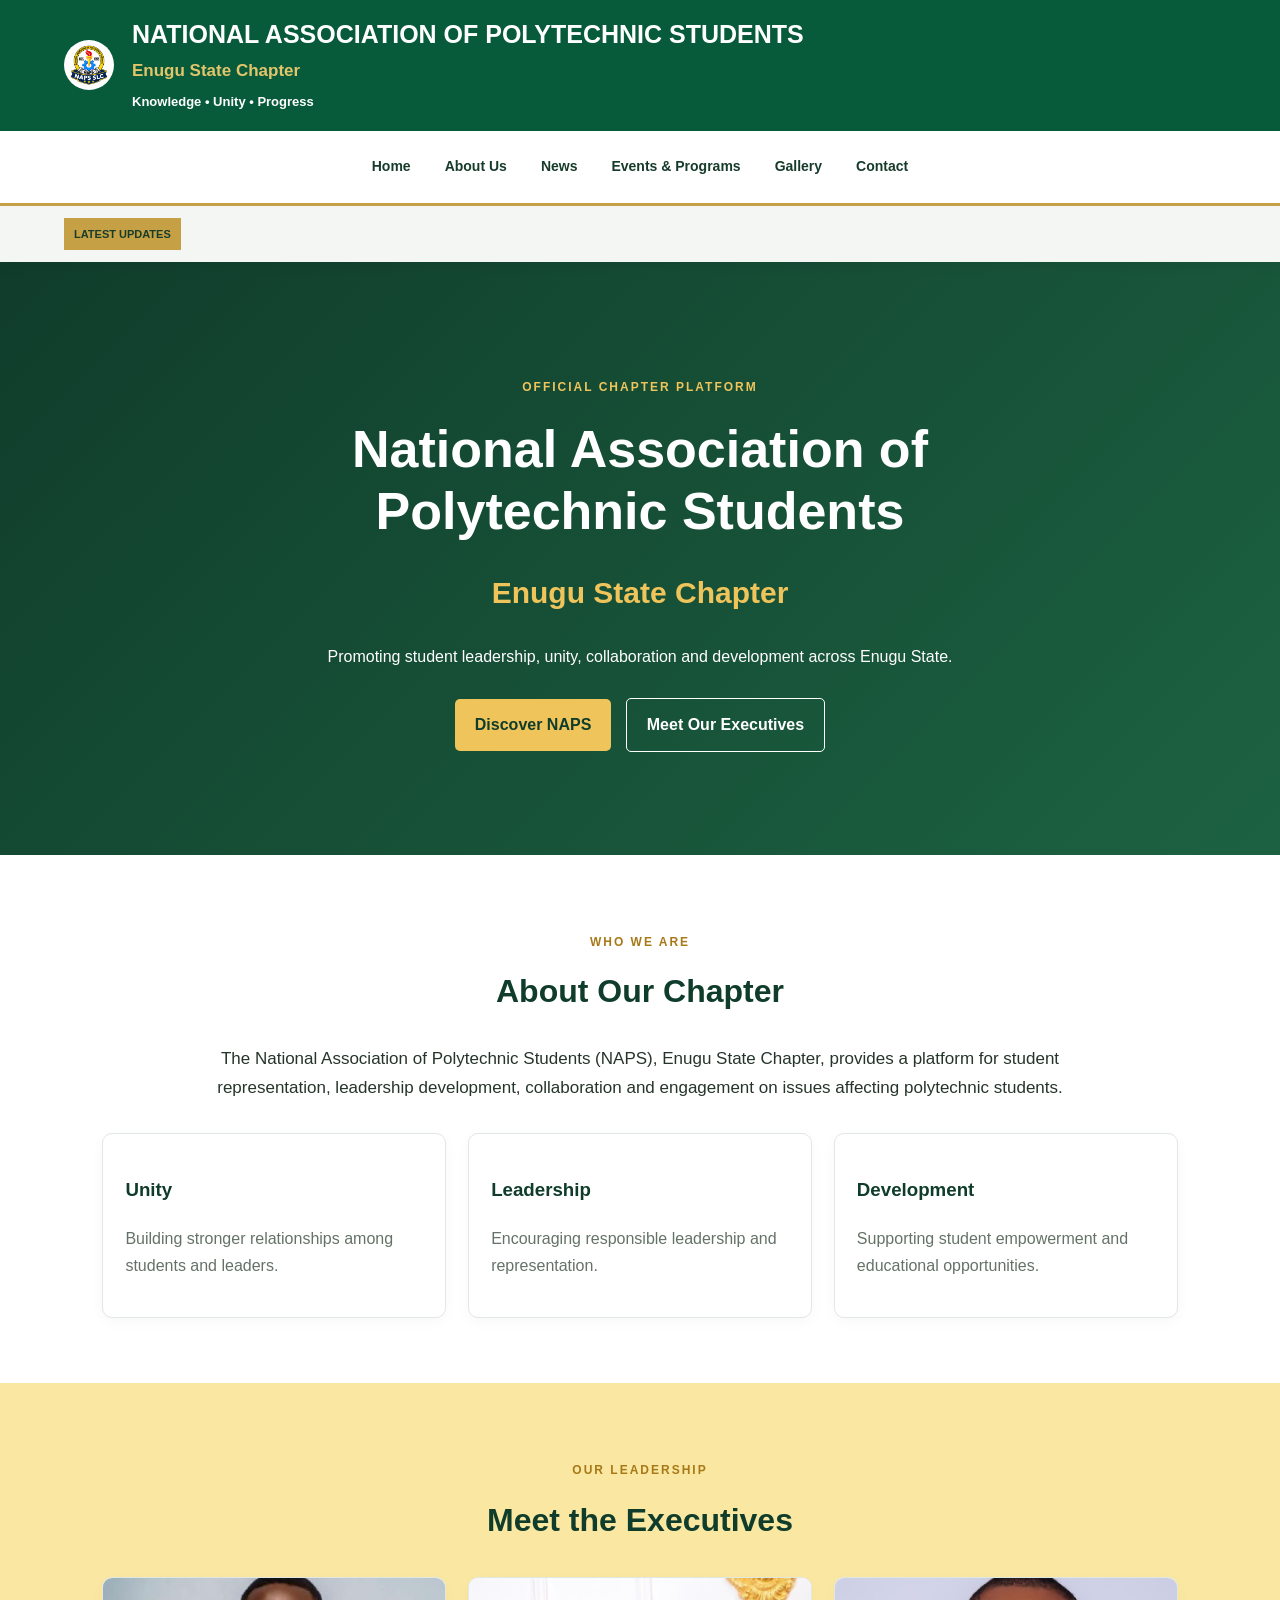
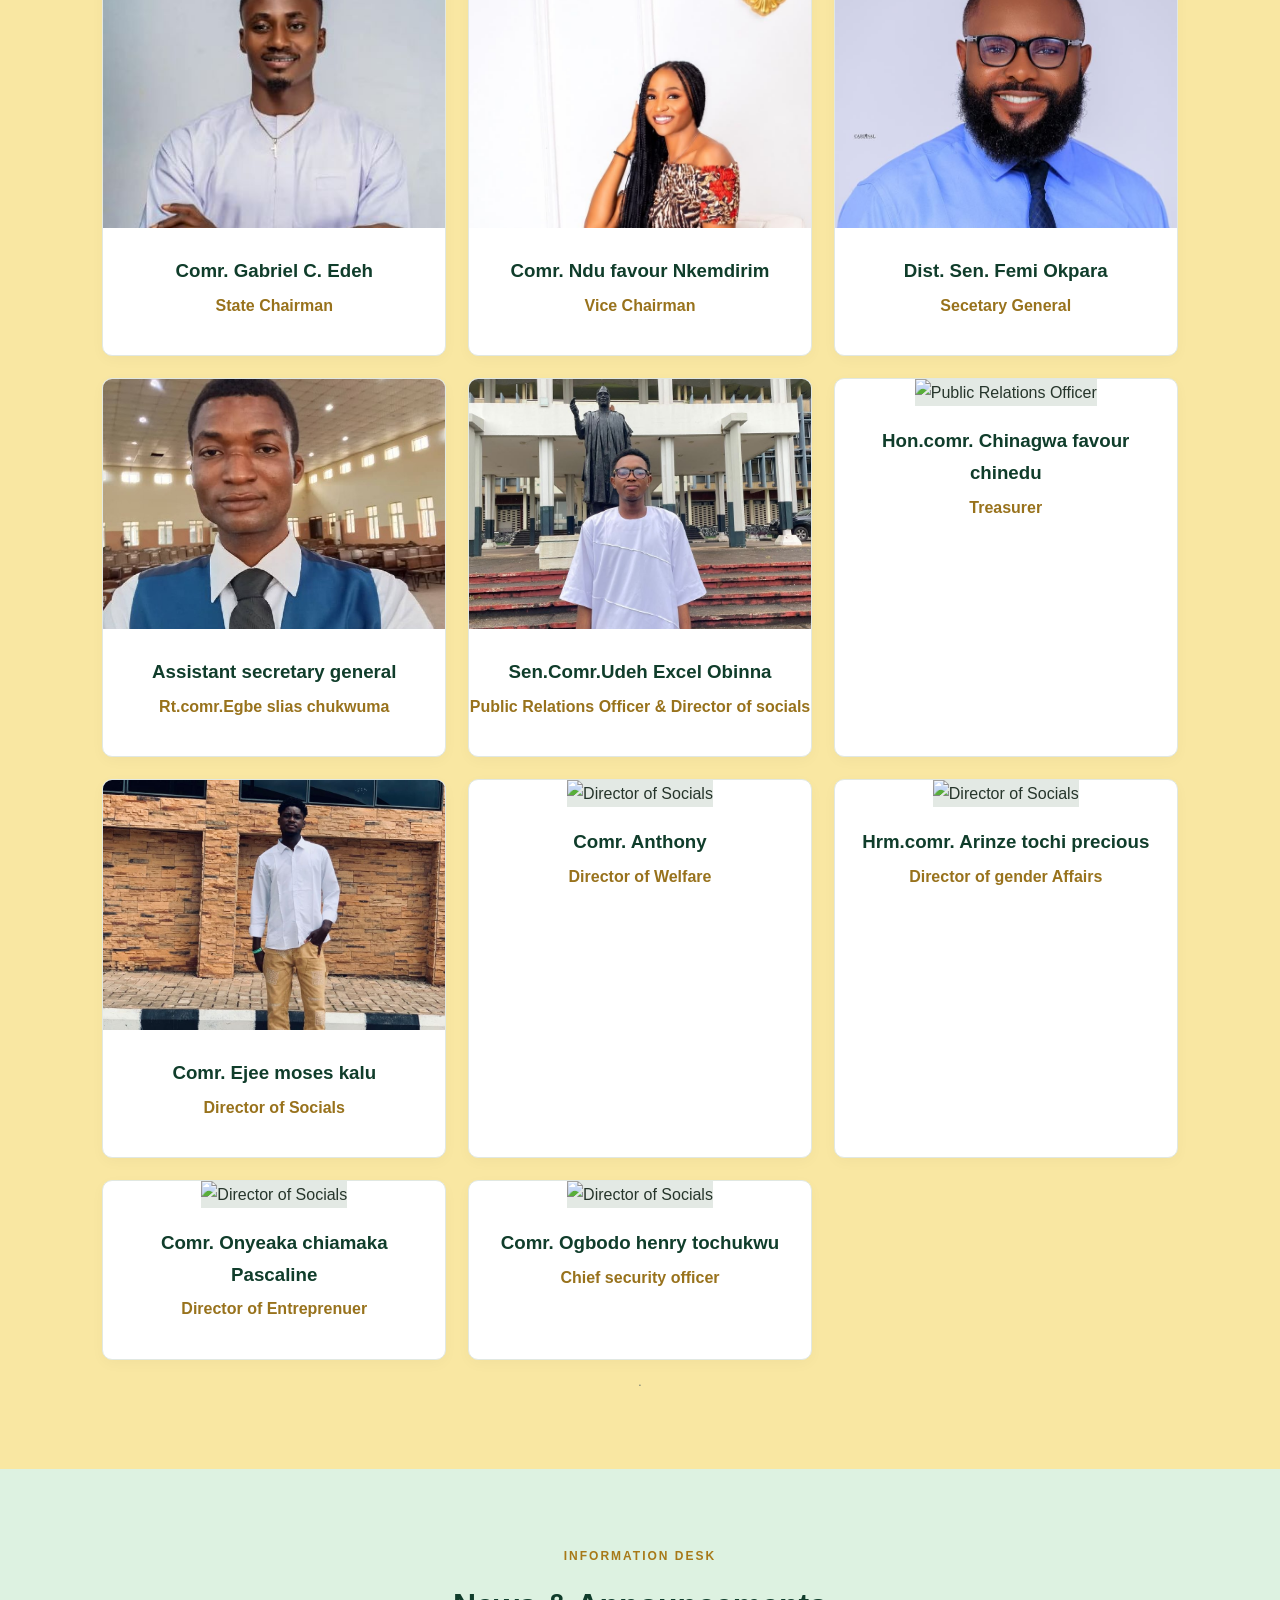
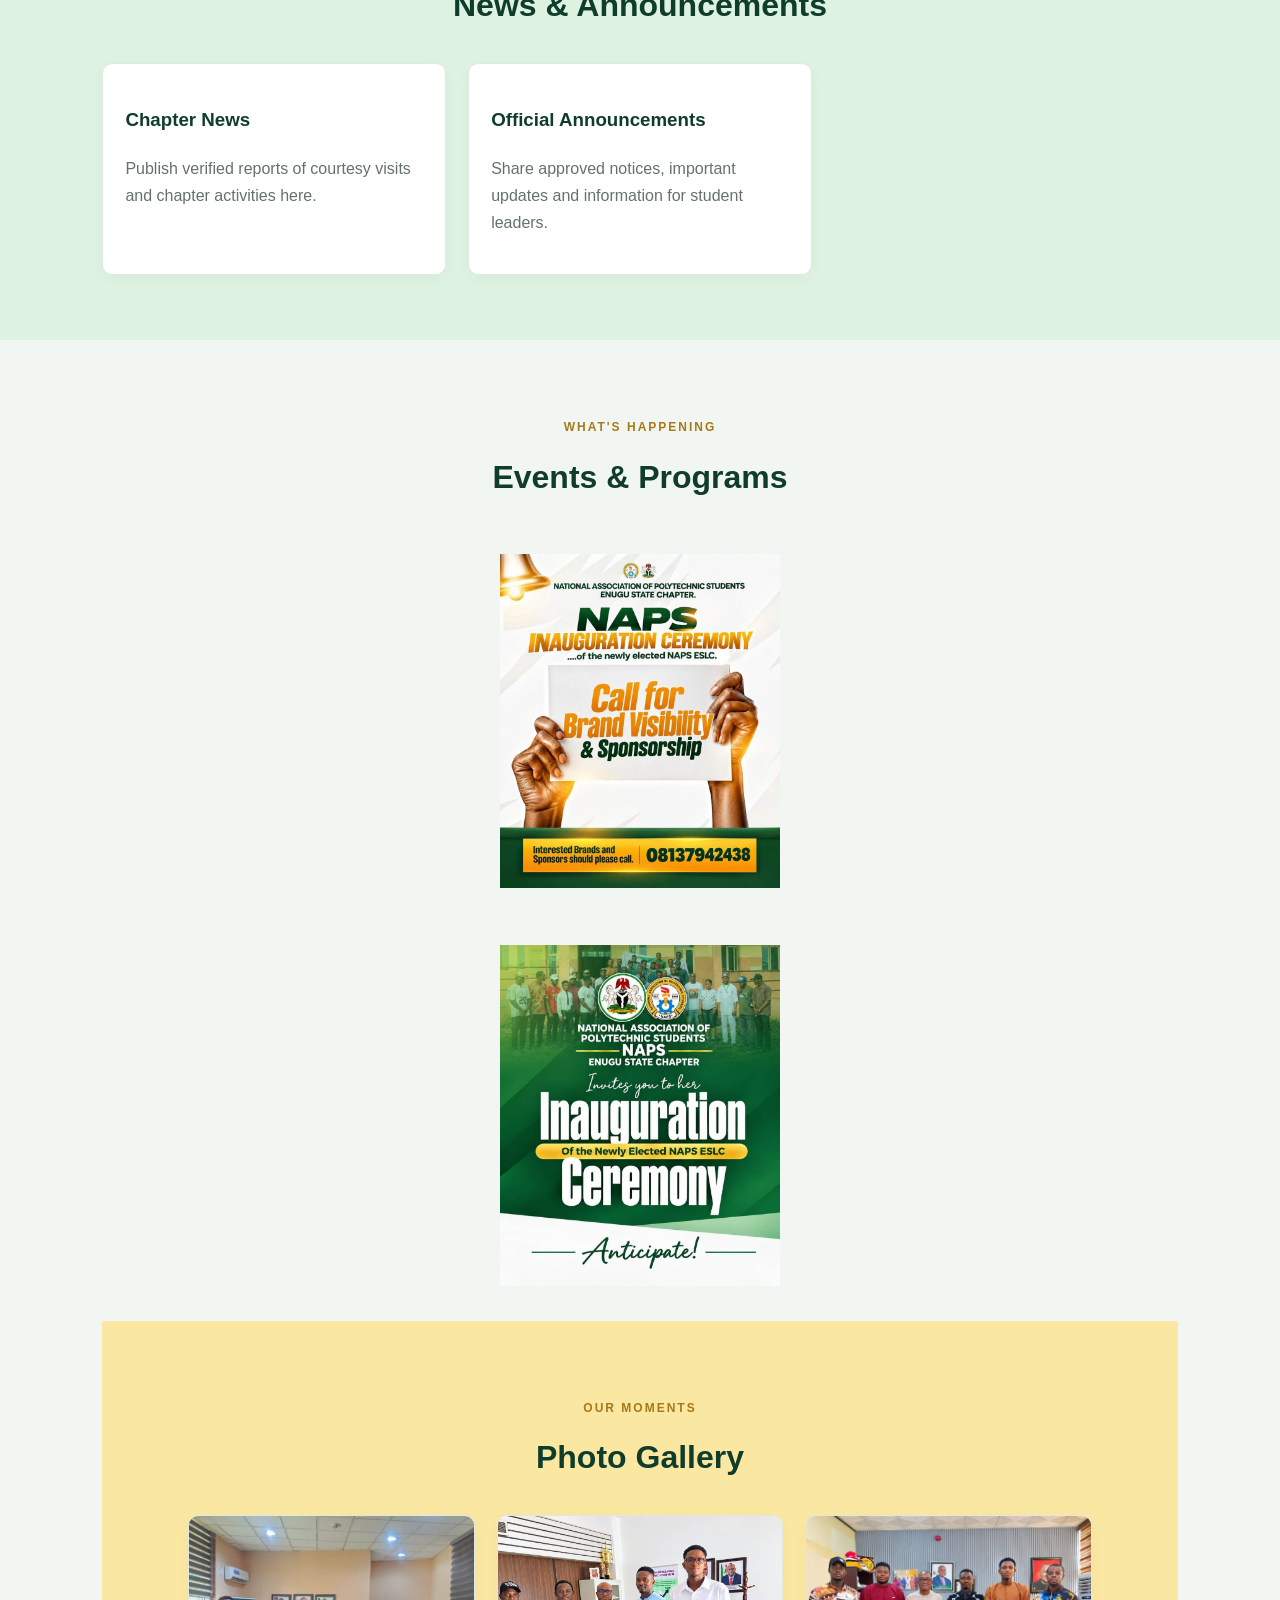
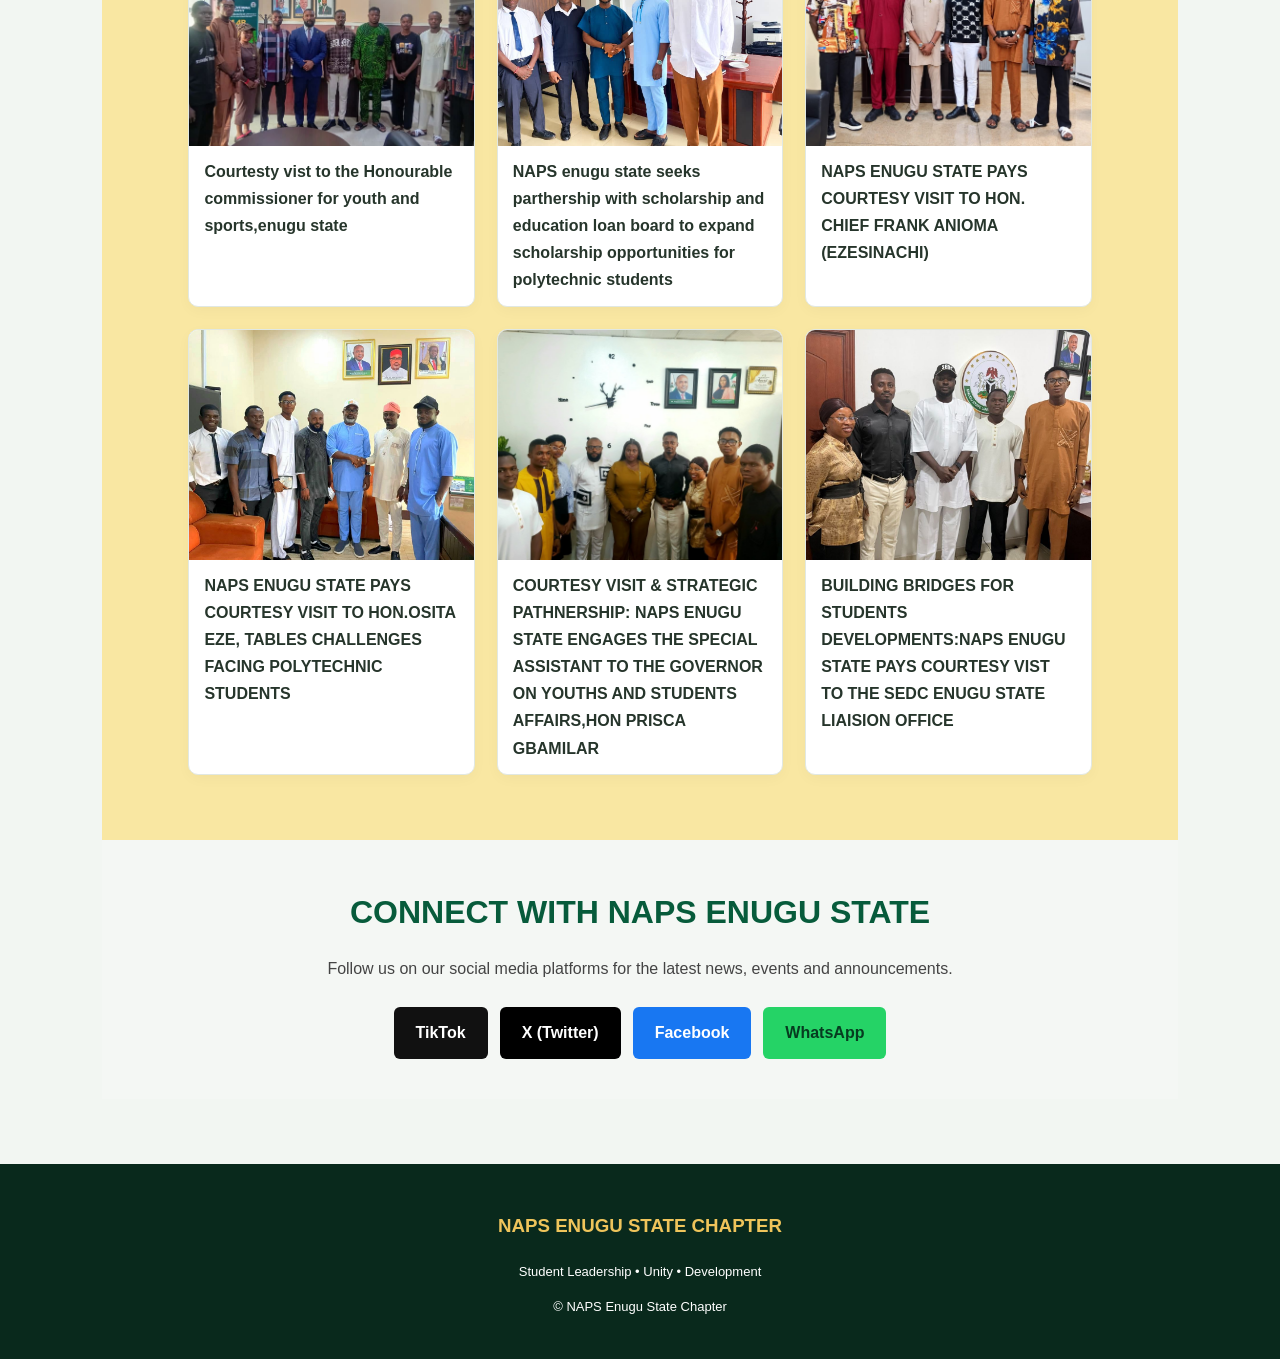
==== NAPS-WEBSITE/index.html @ 3f5ce994 "Upload NAPS Enugu State Website" ====
<!DOCTYPE html>
<html lang="en">
<head>
  <meta charset="UTF-8">
  <meta name="viewport" content="width=device-width, initial-scale=1.0">
  <title>NAPS Enugu State Chapter</title>
  <meta name="description" content="Official website of NAPS Enugu State Chapter.">
  <link rel="stylesheet" href="style.css">
</head>
<body>


<header class="naps-header">
  <div class="header-main">
    <a href="#home" class="brand">
      <img src="images/naps-logo.jpg"
           alt="NAPS Logo"
           class="brand-logo">

      <div class="brand-text">
        <h1>NATIONAL ASSOCIATION OF POLYTECHNIC STUDENTS</h1>
        <h2>Enugu State Chapter</h2>
        <p>Knowledge • Unity • Progress</p>
      </div>
    </a>
  </div>

  <nav class="main-navigation">
    <a href="#home">Home</a>
    <a href="#about">About Us</a>
    <a href="#news">News</a>
    <a href="#events">Events & Programs</a>
    <a href="#gallery">Gallery</a>
    <a href="#contact">Contact</a>
  </nav>


  <div class="header-ticker">
    <strong>LATEST UPDATES</strong>
    <div class="ticker-window">
      <span>
        Welcome to the official NAPS Enugu State Chapter website.
        Stay informed about our news, events and announcements.
      </span>
    </div>
  </div>
</header>

<main>
  <section class="hero" id="home">
    <p class="gold">OFFICIAL CHAPTER PLATFORM</p>
    <h1>National Association of Polytechnic Students</h1>
    <h2>Enugu State Chapter</h2>
    <p>Promoting student leadership, unity, collaboration and development across Enugu State.</p>
    <a class="button" href="#about">Discover NAPS</a>
    <a class="button outline" href="#executives">Meet Our Executives</a>
  </section>

  <section class="section" id="about">
    <p class="gold">WHO WE ARE</p>
    <h2>About Our Chapter</h2>
    <p class="intro">
      The National Association of Polytechnic Students (NAPS),
      Enugu State Chapter, provides a platform for student
      representation, leadership development, collaboration
      and engagement on issues affecting polytechnic students.
    </p>

    <div class="cards">
      <article class="card">
        <h3>Unity</h3>
        <p>Building stronger relationships among students and leaders.</p>
      </article>
      <article class="card">
        <h3>Leadership</h3>
        <p>Encouraging responsible leadership and representation.</p>
      </article>
      <article class="card">
        <h3>Development</h3>
        <p>Supporting student empowerment and educational opportunities.</p>
      </article>
    </div>
  </section>

  <section class="section light" id="executives">
    <p class="gold">OUR LEADERSHIP</p>
    <h2>Meet the Executives</h2>

    <div class="cards">
      <article class="card executive">
        <img src="images/Chairman.jpg" alt="State Chairman">
        <h3>Comr. Gabriel C. Edeh</h3>
        <p class="position">State Chairman</p>
      </article>

      <article class="card executive">
        <img src="images/Vice.jpg" alt="State Chairman">
        <h3>Comr. Ndu favour Nkemdirim</h3>
        <p class="position">Vice Chairman</p>
      </article>

      <article class="card executive">
        <img src="images/Secetary general.jpg" alt="Public Relations Officer">
        <h3>Dist. Sen. Femi Okpara</h3>
        <p class="position">Secetary General</p>
      </article>

      <article class="card executive">
        <img src="images/Asg.jpg" alt="Public Relations Officer">
        <h3>Assistant secretary general</h3>
        <p class="position">Rt.comr.Egbe slias chukwuma</p>
      </article>

      <article class="card executive">
        <img src="images/Pro.jpg" alt="Public Relations Officer">
        <h3>Sen.Comr.Udeh Excel Obinna</h3>
        <p class="position">Public Relations Officer & Director of socials</p>
      </article>

      <article class="card executive">
        <img src="images/Tre.jpg" alt="Public Relations Officer">
        <h3>Hon.comr. Chinagwa favour chinedu</h3>
        <p class="position">Treasurer</p>
      </article>

      <article class="card executive">
        <img src="images/Dos.jpg" alt="Director of Socials">
        <h3>Comr. Ejee moses kalu</h3>
        <p class="position">Director of Socials</p>
      </article>

      <article class="card executive">
        <img src="images/Wel.jpg" alt="Director of Socials">
        <h3>Comr. Anthony</h3>
        <p class="position">Director of Welfare</p>
      </article>

      <article class="card executive">
        <img src="images/Dga.jpg" alt="Director of Socials">
        <h3>Hrm.comr. Arinze tochi precious</h3>
        <p class="position">Director of gender Affairs</p>
      </article>

      <article class="card executive">
        <img src="images/Doe.jpg" alt="Director of Socials">
        <h3>Comr. Onyeaka chiamaka Pascaline</h3>
        <p class="position">Director of Entreprenuer</p>
      </article>

      <article class="card executive">
        <img src="images/Cso.jpg" alt="Director of Socials">
        <h3>Comr. Ogbodo henry tochukwu</h3>
        <p class="position">Chief security officer</p>
      </article>

    </div>
    <p class="note">.</p>
  </section>

  <section class="section" id="news">
    <p class="gold">INFORMATION DESK</p>
    <h2>News & Announcements</h2>
    <div class="cards">
      <article class="card">
        <h3>Chapter News</h3>
        <p>Publish verified reports of courtesy visits and chapter activities here.</p>
      </article>
      <article class="card">
        <h3>Official Announcements</h3>
        <p>Share approved notices, important updates and information for student leaders.</p>
      </article>
    </div>
  </section>

  <section class="section light" id="events">
    <p class="gold">WHAT'S HAPPENING</p>
    <h2>Events & Programs</h2>
    <div class="event-photo">
  <img src="images/upcoming-event.jpg"
       alt="Upcoming NAPS Enugu State event">
       <img src="images/upcoming-event2.jpg"
       alt="Upcoming NAPS Enugu State event">
</div>

  <section class="section" id="gallery">
    <p class="gold">OUR MOMENTS</p>
    <h2>Photo Gallery</h2>
    <div class="cards gallery">
      <figure class="card">
        <img src="images/event-1.jpg" alt="NAPS chapter activity">
        <figcaption>Courtesty vist to the Honourable commissioner for youth and sports,enugu state</figcaption>
      </figure>
      <figure class="card">
        <img src="images/event-2.jpg" alt="NAPS leadership engagement">
        <figcaption>NAPS enugu state seeks parthership with scholarship and education loan board to expand scholarship opportunities for polytechnic students</figcaption>
      </figure>
      <figure class="card">
        <img src="images/event-3.jpg" alt="NAPS student gathering">
        <figcaption>NAPS ENUGU STATE PAYS COURTESY VISIT TO HON. CHIEF FRANK ANIOMA (EZESINACHI)</figcaption>
      </figure>
       <figure class="card">
        <img src="images/event-4.jpg" alt="NAPS student gathering">
        <figcaption>NAPS ENUGU STATE PAYS COURTESY VISIT TO HON.OSITA EZE, TABLES CHALLENGES FACING POLYTECHNIC STUDENTS</figcaption>
      </figure>
       <figure class="card">
        <img src="images/event-5.jpg" alt="NAPS student gathering">
        <figcaption>COURTESY VISIT & STRATEGIC PATHNERSHIP: NAPS ENUGU STATE ENGAGES THE SPECIAL ASSISTANT TO THE GOVERNOR ON YOUTHS AND STUDENTS AFFAIRS,HON PRISCA GBAMILAR</figcaption>
      </figure>
       <figure class="card">
        <img src="images/event-6.jpg" alt="NAPS student gathering">
        <figcaption>BUILDING BRIDGES FOR STUDENTS DEVELOPMENTS:NAPS ENUGU STATE PAYS COURTESY VIST TO THE SEDC ENUGU STATE LIAISION OFFICE</figcaption>
      </figure>
    </div>


  </section>

  
<section class="connect-section" id="contact">
  <h2>CONNECT WITH NAPS ENUGU STATE</h2>
  <p>Follow us on our social media platforms for the latest news, events and announcements.</p>

  <div class="connect-buttons">
    <a href="https://www.tiktok.com/@YOUR_USERNAME"
       target="_blank" rel="noopener noreferrer" class="connect-btn tiktok">
      TikTok
    </a>

    <a href="https://x.com/YOUR_USERNAME"
       target="_blank" rel="noopener noreferrer" class="connect-btn x-social">
      X (Twitter)
    </a>

    <a href="https://www.facebook.com/YOUR_PAGE"
       target="_blank" rel="noopener noreferrer" class="connect-btn facebook">
      Facebook
    </a>

    <a href="https://wa.me/234XXXXXXXXXX"
       target="_blank" rel="noopener noreferrer" class="connect-btn whatsapp">
      WhatsApp
    </a>
  </div>
</section>

</main>

<footer>
  <h3>NAPS ENUGU STATE CHAPTER</h3>
  <p>Student Leadership • Unity • Development</p>
  <p>© <span id="year"></span> NAPS Enugu State Chapter</p>
</footer>

<script src="script.js"></script>
</body>
</html>
---- NAPS-WEBSITE/style.css ----
:root {
  --green: #103d2b;
  --green-light: #1c6242;
  --gold: #efc45b;
  --light: #f2f6f2;
  --text: #26352b;
}

* {
  box-sizing: border-box;
}

html {
  scroll-behavior: smooth;
  scroll-padding-top: 90px;
}

body {
  margin: 0;
  font-family: Arial, sans-serif;
  color: var(--text);
  line-height: 1.7;
}

.header {
  position: sticky;
  top: 0;
  z-index: 10;
  background: var(--green);
  color: white;
  padding: 12px 5%;
  display: flex;
  align-items: center;
  justify-content: space-between;
  gap: 20px;
}

.brand {
  display: flex;
  align-items: center;
  gap: 10px;
  color: white;
  text-decoration: none;
  font-weight: bold;
  font-size: 20px;
}

.brand img {
  width: 50px;
  height: 50px;
  object-fit: contain;
  background: white;
  border-radius: 50%;
  padding: 3px;
}

.brand small {
  display: block;
  font-size: 10px;
  letter-spacing: 1px;
}

nav {
  display: flex;
  flex-wrap: wrap;
  gap: 15px;
}

nav a {
  color: white;
  text-decoration: none;
  font-size: 13px;
}

nav a:hover {
  color: var(--gold);
}

#menuToggle {
  display: none;
  background: transparent;
  color: white;
  border: 1px solid white;
  padding: 6px 12px;
  font-size: 22px;
  cursor: pointer;
}

.hero {
  background: linear-gradient(135deg, var(--green), var(--green-light));
  color: white;
  text-align: center;
  padding: 95px 8%;
}

.hero h1 {
  max-width: 850px;
  margin: 20px auto;
  font-size: clamp(32px, 5vw, 52px);
  line-height: 1.2;
}

.hero h2 {
  color: var(--gold);
  font-size: 30px;
}

.hero p {
  max-width: 700px;
  margin: 20px auto;
}

.gold {
  color: #a77918;
  font-size: 12px;
  font-weight: bold;
  letter-spacing: 2px;
}

.hero .gold {
  color: var(--gold);
}

.button {
  display: inline-block;
  margin: 8px 5px;
  padding: 12px 20px;
  background: var(--gold);
  color: var(--green);
  text-decoration: none;
  border-radius: 5px;
  font-weight: bold;
}

.button:hover {
  opacity: 0.85;
}

.outline {
  background: transparent;
  color: white;
  border: 1px solid white;
}

.section {
  padding: 65px 8%;
  text-align: center;
}

.section h2,
.contact h2 {
  color: var(--green);
  font-size: 32px;
  margin-top: 5px;
}

.light {
  background: var(--light);
}

.intro {
  max-width: 850px;
  margin: 20px auto;
  font-size: 17px;
}

.cards {
  display: grid;
  grid-template-columns: repeat(3, minmax(0, 1fr));
  gap: 22px;
  margin-top: 30px;
  text-align: left;
}

.card {
  background: white;
  border: 1px solid #e1e8e2;
  border-radius: 10px;
  padding: 22px;
  box-shadow: 0 4px 14px #00000008;
  min-width: 0;
}

.card h3 {
  color: var(--green);
}

.card p {
  color: #647268;
}

.executive {
  padding: 0 0 20px;
  overflow: hidden;
  text-align: center;
}

.executive img {
  width: 100%;
  height: 250px;
  object-fit: cover;
  background: #e3e9e4;
}

.executive h3 {
  padding: 0 12px;
  margin-bottom: 5px;
}

.position {
  color: #98721c !important;
  font-weight: bold;
  margin-top: 5px;
}

.note {
  font-size: 12px;
  color: #6c776f;
}

.gallery figure {
  margin: 0;
  padding: 0 0 12px;
  overflow: hidden;
}

.gallery img {
  display: block;
  width: 100%;
  height: 230px;
  object-fit: cover;
  background: #e3e9e4;
}

.gallery figcaption {
  padding: 12px 15px 0;
  font-weight: bold;
}

.contact {
  padding: 65px 8%;
  text-align: center;
  background: #edf3ed;
}

.contact > p:not(.gold):not(.note) {
  max-width: 650px;
  margin: 15px auto;
}

footer {
  background: #09291c;
  color: white;
  text-align: center;
  padding: 28px 15px;
}

footer h3 {
  color: var(--gold);
}

footer p {
  font-size: 13px;
}

@media (max-width: 900px) {
  .header {
    flex-wrap: wrap;
  }

  #menuToggle {
    display: block;
  }

  nav {
    display: none;
    flex-direction: column;
    width: 100%;
    gap: 10px;
  }

  nav.open {
    display: flex;
  }

  nav a {
    padding: 5px 0;
    font-size: 15px;
  }

  .cards {
    grid-template-columns: repeat(2, minmax(0, 1fr));
  }
}

@media (max-width: 580px) {
  .section {
    padding: 50px 6%;
  }

  .hero {
    padding: 65px 6%;
  }

  .cards {
    grid-template-columns: 1fr;
  }

  .brand {
    font-size: 17px;
  }

  .brand img {
    width: 42px;
    height: 42px;
  }

  .hero h2 {
    font-size: 24px;
  }
}
.event-photo img {
  width: 100%;
  max-width: 280px;
  height: 380px;
  object-fit: contain;
  display: block;
  margin: 15px auto;
  border-radius: 8px;
}

/* PROFESSIONAL NAPS HEADER */
.naps-header {
  width: 100%;
  background: #ffffff;
  box-shadow: 0 3px 14px rgba(0, 0, 0, 0.08);
  position: relative;
  z-index: 100;
}

.header-main {
  background: #075b3b;
  padding: 18px 5%;
}

.brand {
  display: flex;
  align-items: center;
  gap: 18px;
  max-width: 1200px;
  margin: 0 auto;
  text-decoration: none;
}

.brand-logo {
  width: 82px;
  height: 82px;
  object-fit: contain;
  flex-shrink: 0;
  background: #ffffff;
  border-radius: 50%;
  padding: 4px;
}

.brand-text h1 {
  color: #ffffff;
  font-size: clamp(17px, 2.4vw, 25px);
  line-height: 1.35;
  margin: 0;
}

.brand-text h2 {
  color: #e3c56b;
  font-size: 17px;
  margin: 5px 0;
}

.brand-text p {
  color: #ffffff;
  font-size: 13px;
  margin: 0;
}

.main-navigation {
  display: flex;
  align-items: center;
  justify-content: center;
  flex-wrap: wrap;
  gap: 8px;
  padding: 14px 4%;
  border-bottom: 3px solid #c5a044;
}

.main-navigation a {
  color: #173c2b;
  text-decoration: none;
  font-weight: 600;
  font-size: 14px;
  padding: 10px 13px;
  border-radius: 5px;
  transition: background 0.2s ease;
}

.main-navigation a:hover {
  background: #eaf3ed;
  color: #075b3b;
}

.header-ticker {
  display: flex;
  align-items: center;
  gap: 15px;
  background: #f4f6f3;
  color: #075b3b;
  padding: 12px 5%;
  overflow: hidden;
}

.header-ticker strong {
  background: #c5a044;
  color: #173c2b;
  padding: 7px 10px;
  font-size: 11px;
  white-space: nowrap;
}

.ticker-window {
  overflow: hidden;
  white-space: nowrap;
  flex: 1;
}

.ticker-window span {
  display: inline-block;
  padding-left: 100%;
  animation: napsTicker 22s linear infinite;
  font-size: 13px;
}

@keyframes napsTicker {
  from {
    transform: translateX(0);
  }
  to {
    transform: translateX(-100%);
  }
}

@media (max-width: 600px) {
  .header-main {
    padding: 15px;
  }

  .brand {
    gap: 12px;
  }

  .brand-logo {
    width: 62px;
    height: 62px;
  }

  .brand-text h2 {
    font-size: 15px;
  }

  .brand-text p {
    font-size: 11px;
  }

  .main-navigation {
    gap: 2px;
    padding: 8px;
  }

  .main-navigation a {
    font-size: 12px;
    padding: 9px 8px;
  }

  .header-ticker {
    gap: 8px;
    padding: 10px;
  }
}

.connect-section {
  text-align: center;
  padding: 40px 20px;
  background: #f4f7f4;
}

.connect-section h2 {
  color: #075b3b;
  margin-bottom: 12px;
}

.connect-section p {
  color: #444;
  margin-bottom: 25px;
}

.connect-buttons {
  display: flex;
  justify-content: center;
  flex-wrap: wrap;
  gap: 12px;
}

.connect-btn {
  display: inline-block;
  padding: 12px 22px;
  border-radius: 6px;
  color: white;
  text-decoration: none;
  font-weight: bold;
  transition: 0.3s;
}

.connect-btn:hover {
  opacity: 0.85;
  transform: translateY(-3px);
}

.tiktok { background: #111111; }
.x-social { background: #000000; }
.facebook { background: #1877F2; }
.whatsapp { background: #25D366; color: #073b20; }

@media (max-width: 480px) {
  .connect-btn {
    padding: 10px 16px;
    font-size: 13px;
  }
}

/* Meet the Executives - Light Gold Background */
.leadership-section {
  background-color: #F9E7A2;
  padding: 50px 20px;
}

#executives {
  background-color: #F9E7A2;
}

/* Light gold background for Photo Gallery */
#gallery {
  background-color: #F9E7A2;
}

/* Light green background for News and Announcements */
#news {
  background-color: #DDF2E1;
}
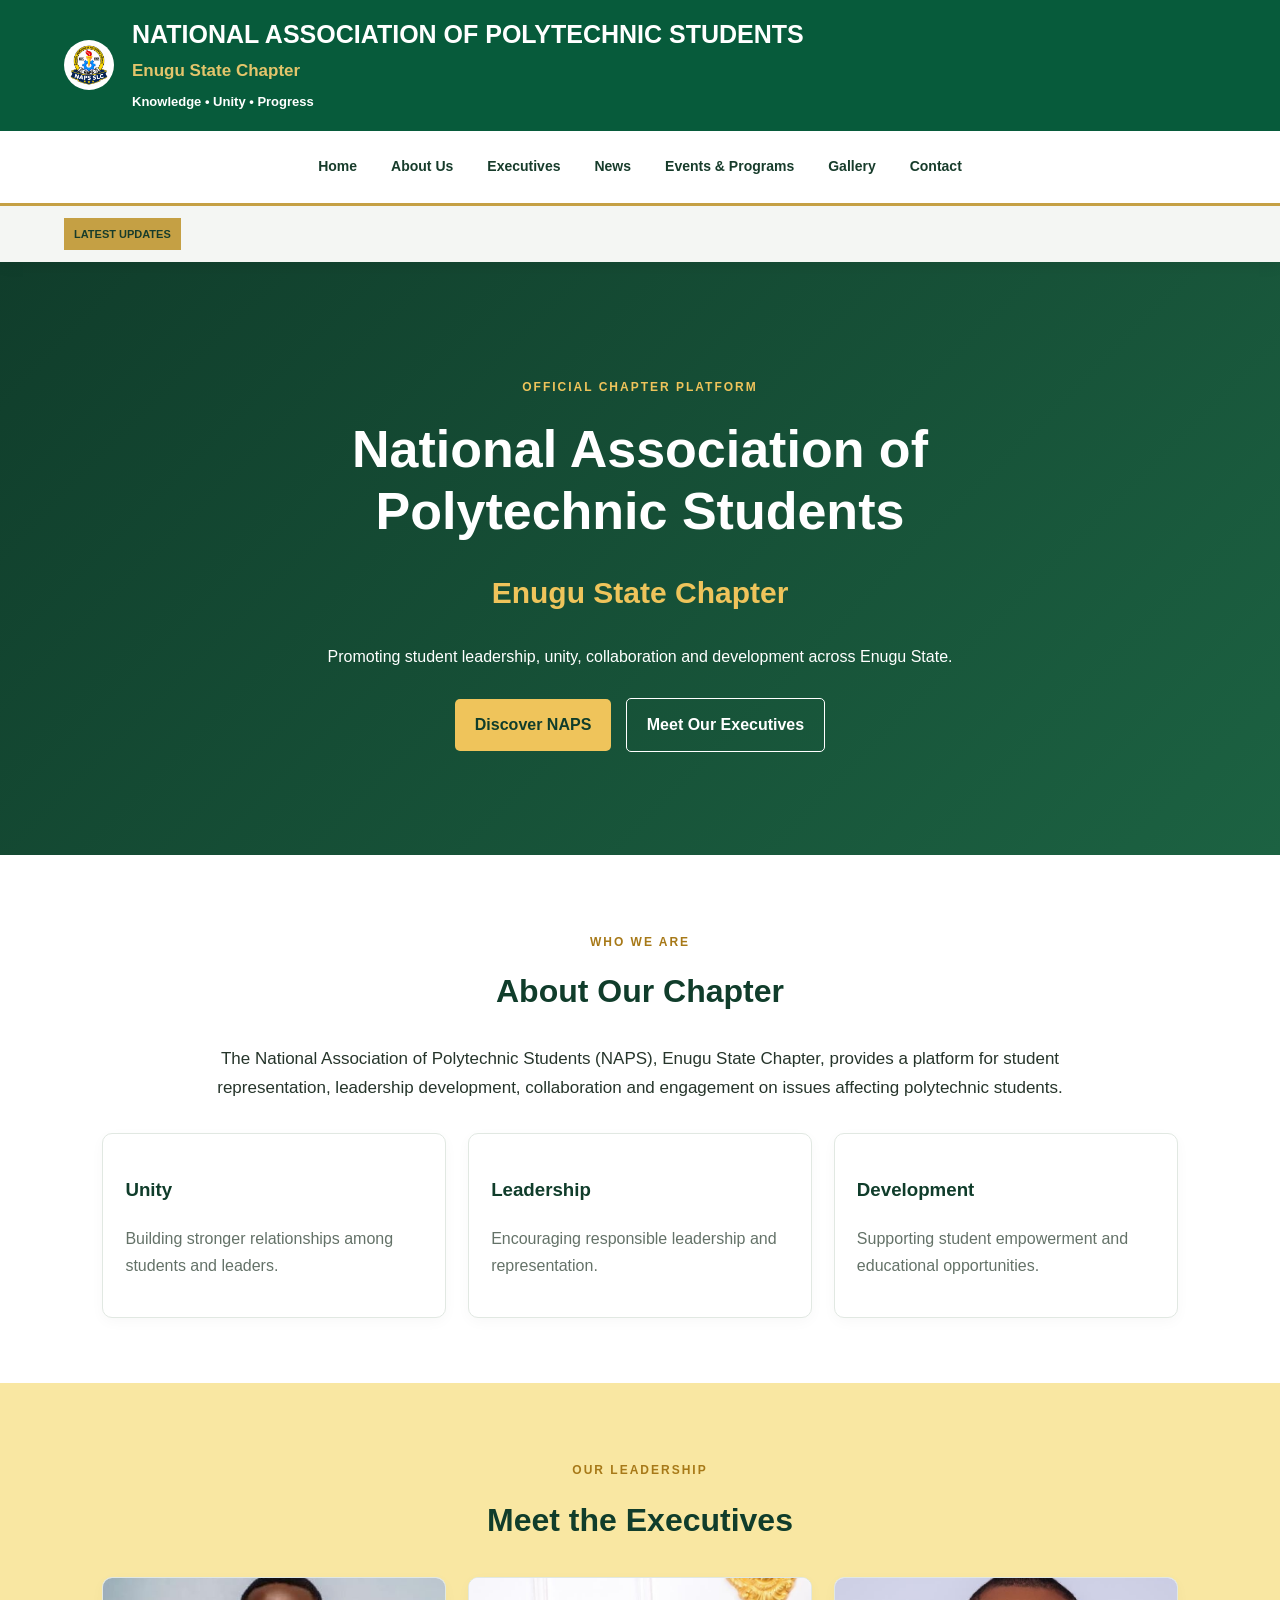
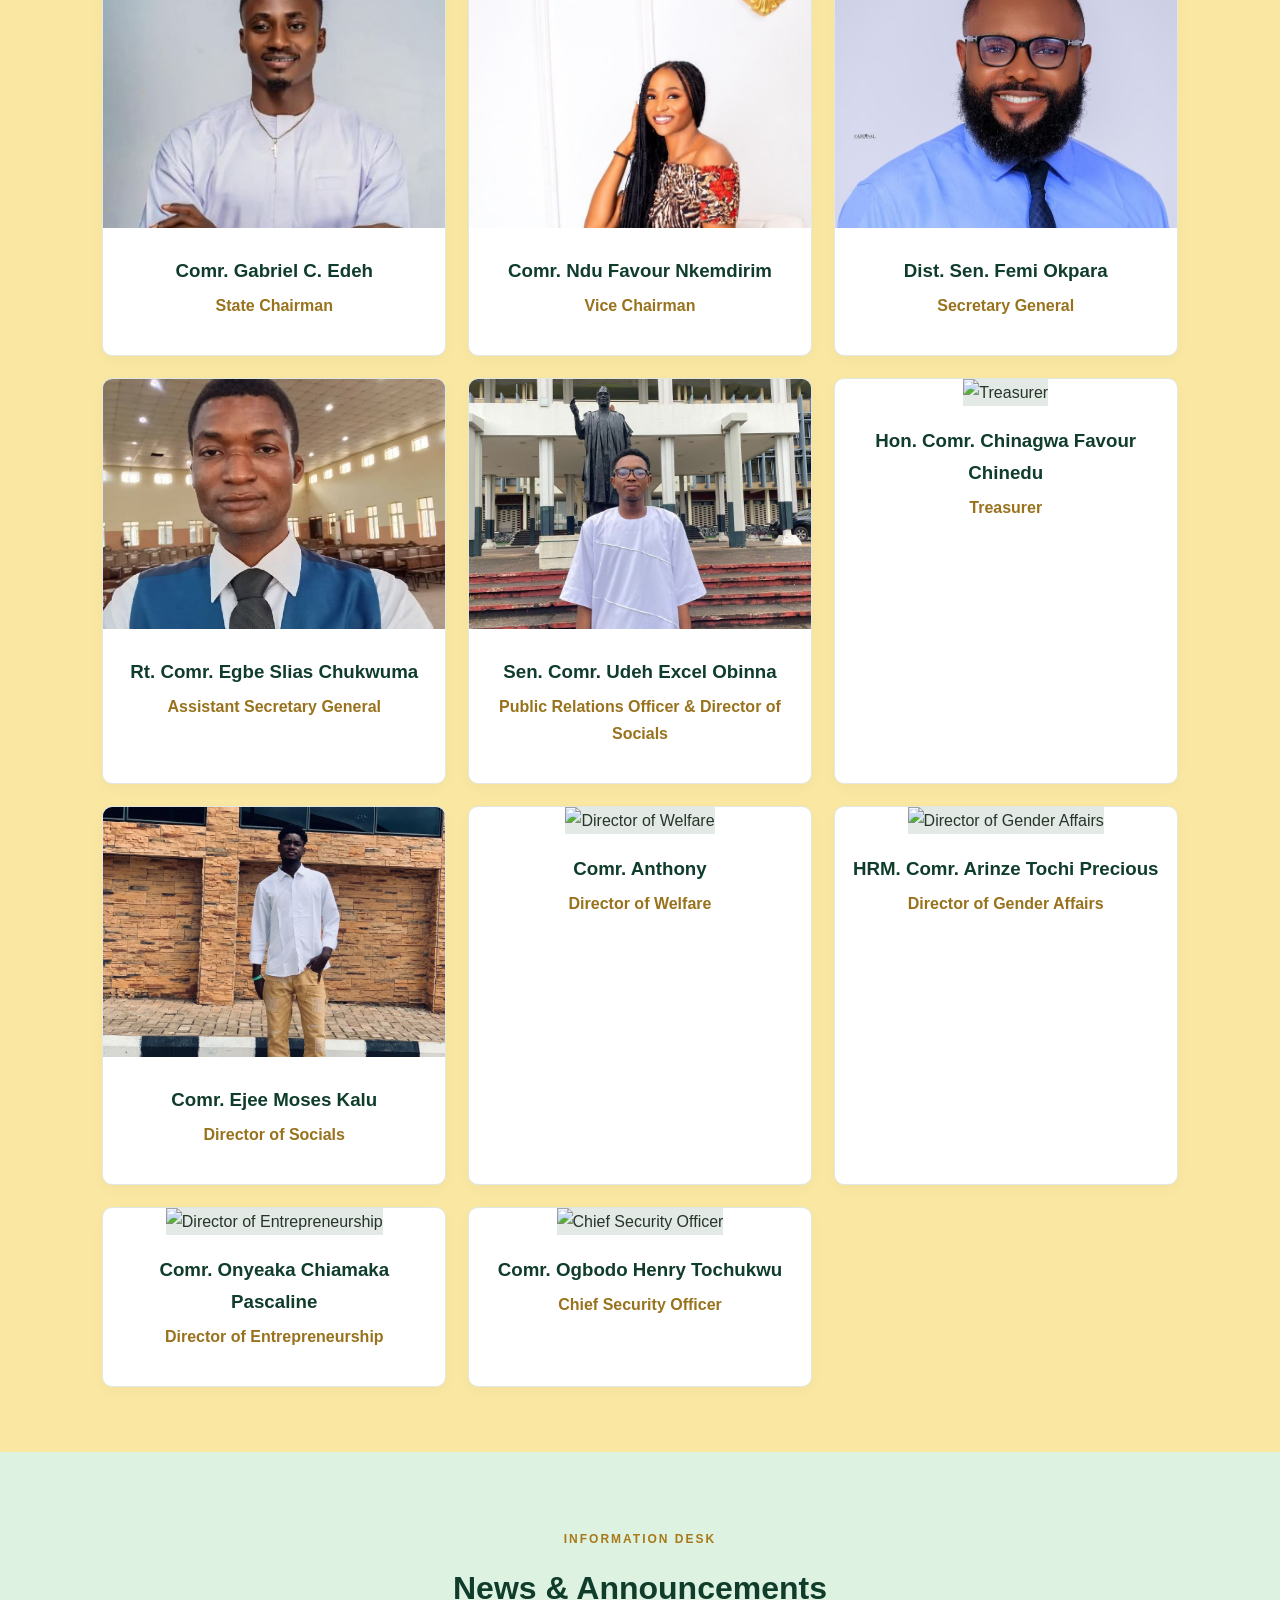
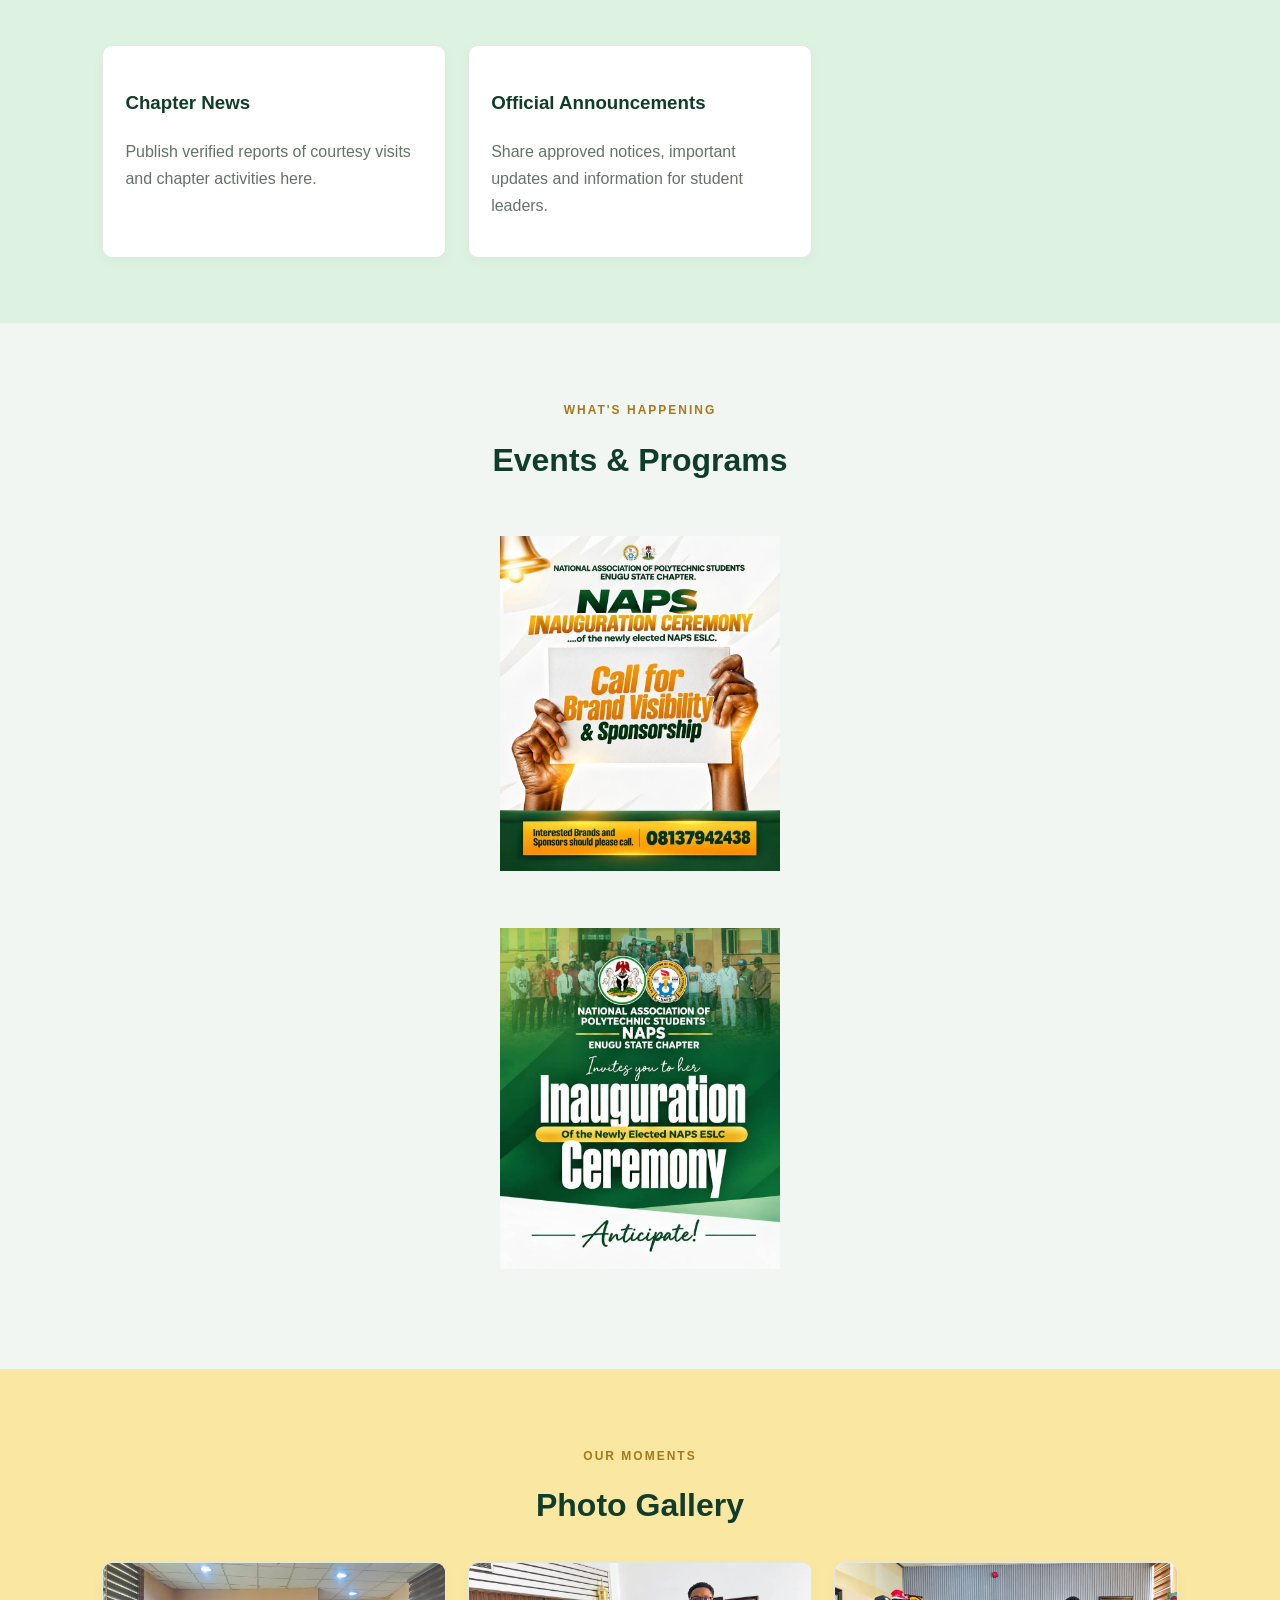
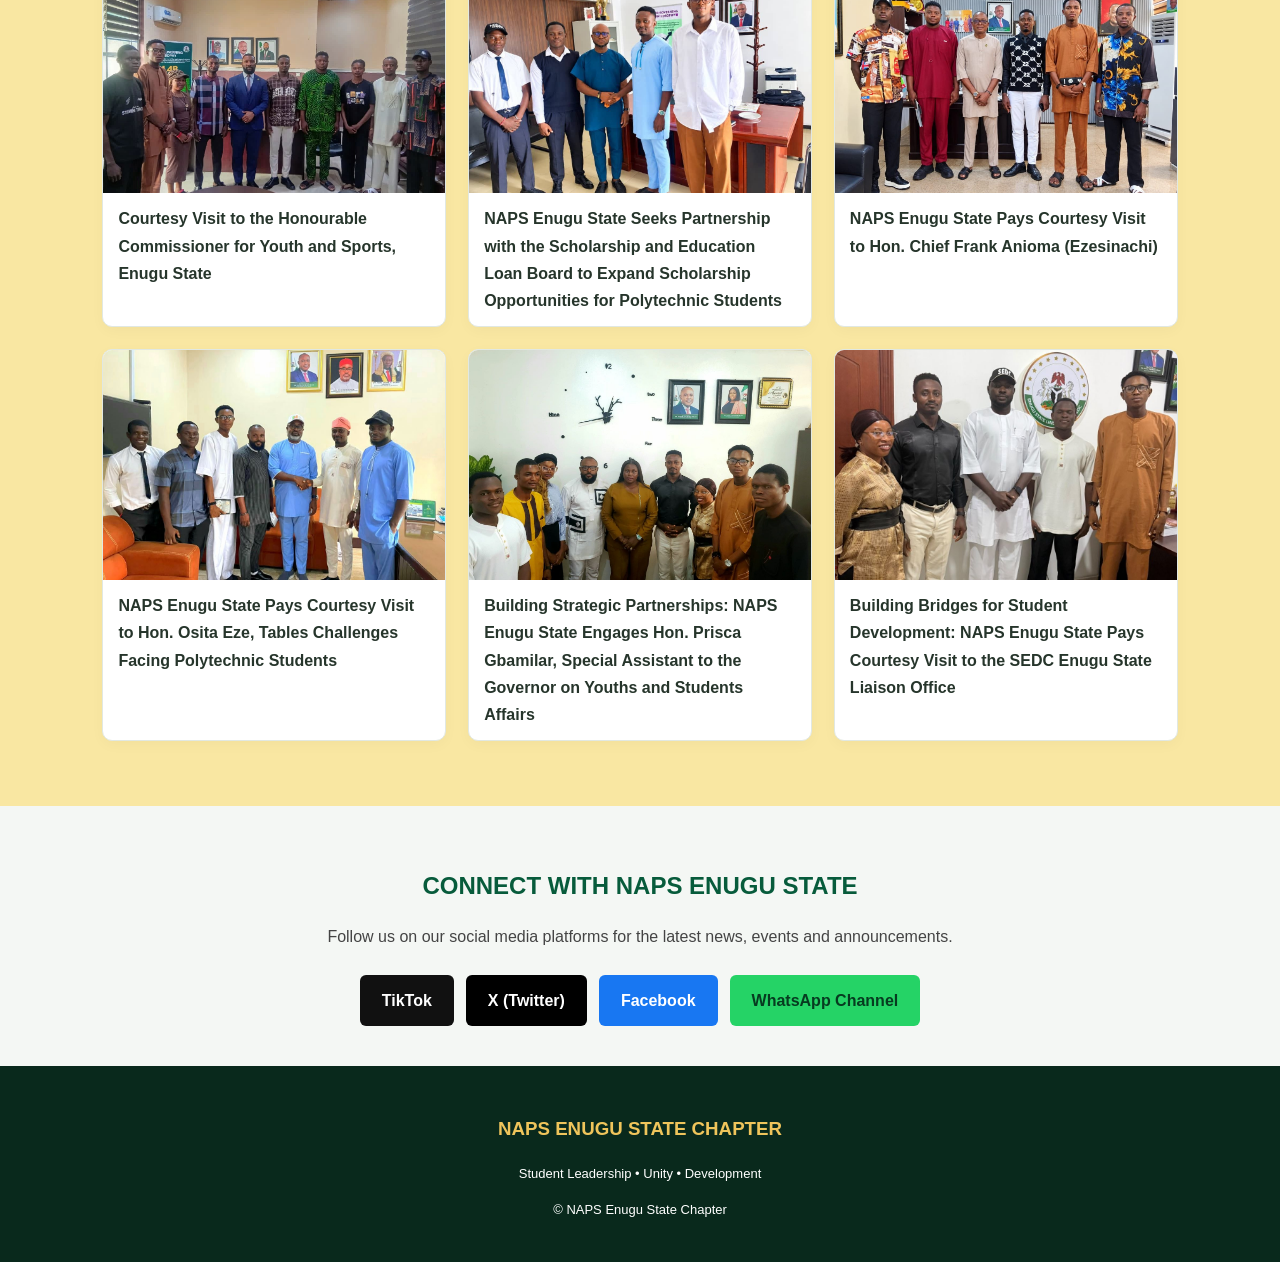
==== commit bf2ef88d: "Update index.html" ====
--- a/NAPS-WEBSITE/index.html
+++ b/NAPS-WEBSITE/index.html
@@ -10,7 +10,6 @@
 </head>
 <body>
 
-
 <header class="naps-header">
   <div class="header-main">
     <a href="#home" class="brand">
@@ -29,12 +28,12 @@
   <nav class="main-navigation">
     <a href="#home">Home</a>
     <a href="#about">About Us</a>
+    <a href="#executives">Executives</a>
     <a href="#news">News</a>
     <a href="#events">Events & Programs</a>
     <a href="#gallery">Gallery</a>
     <a href="#contact">Contact</a>
   </nav>
-
 
   <div class="header-ticker">
     <strong>LATEST UPDATES</strong>
@@ -48,15 +47,21 @@
 </header>
 
 <main>
+
+  <!-- HOME -->
   <section class="hero" id="home">
     <p class="gold">OFFICIAL CHAPTER PLATFORM</p>
     <h1>National Association of Polytechnic Students</h1>
     <h2>Enugu State Chapter</h2>
-    <p>Promoting student leadership, unity, collaboration and development across Enugu State.</p>
+    <p>
+      Promoting student leadership, unity, collaboration and
+      development across Enugu State.
+    </p>
     <a class="button" href="#about">Discover NAPS</a>
     <a class="button outline" href="#executives">Meet Our Executives</a>
   </section>
 
+  <!-- ABOUT -->
   <section class="section" id="about">
     <p class="gold">WHO WE ARE</p>
     <h2>About Our Chapter</h2>
@@ -72,10 +77,12 @@
         <h3>Unity</h3>
         <p>Building stronger relationships among students and leaders.</p>
       </article>
+
       <article class="card">
         <h3>Leadership</h3>
         <p>Encouraging responsible leadership and representation.</p>
       </article>
+
       <article class="card">
         <h3>Development</h3>
         <p>Supporting student empowerment and educational opportunities.</p>
@@ -83,11 +90,13 @@
     </div>
   </section>
 
+  <!-- EXECUTIVES -->
   <section class="section light" id="executives">
     <p class="gold">OUR LEADERSHIP</p>
     <h2>Meet the Executives</h2>
 
     <div class="cards">
+
       <article class="card executive">
         <img src="images/Chairman.jpg" alt="State Chairman">
         <h3>Comr. Gabriel C. Edeh</h3>
@@ -95,154 +104,203 @@
       </article>
 
       <article class="card executive">
-        <img src="images/Vice.jpg" alt="State Chairman">
-        <h3>Comr. Ndu favour Nkemdirim</h3>
+        <img src="images/Vice.jpg" alt="Vice Chairman">
+        <h3>Comr. Ndu Favour Nkemdirim</h3>
         <p class="position">Vice Chairman</p>
       </article>
 
       <article class="card executive">
-        <img src="images/Secetary general.jpg" alt="Public Relations Officer">
+        <img src="images/Secetary general.jpg" alt="Secretary General">
         <h3>Dist. Sen. Femi Okpara</h3>
-        <p class="position">Secetary General</p>
-      </article>
-
-      <article class="card executive">
-        <img src="images/Asg.jpg" alt="Public Relations Officer">
-        <h3>Assistant secretary general</h3>
-        <p class="position">Rt.comr.Egbe slias chukwuma</p>
+        <p class="position">Secretary General</p>
+      </article>
+
+      <article class="card executive">
+        <img src="images/Asg.jpg" alt="Assistant Secretary General">
+        <h3>Rt. Comr. Egbe Slias Chukwuma</h3>
+        <p class="position">Assistant Secretary General</p>
       </article>
 
       <article class="card executive">
         <img src="images/Pro.jpg" alt="Public Relations Officer">
-        <h3>Sen.Comr.Udeh Excel Obinna</h3>
-        <p class="position">Public Relations Officer & Director of socials</p>
-      </article>
-
-      <article class="card executive">
-        <img src="images/Tre.jpg" alt="Public Relations Officer">
-        <h3>Hon.comr. Chinagwa favour chinedu</h3>
+        <h3>Sen. Comr. Udeh Excel Obinna</h3>
+        <p class="position">Public Relations Officer & Director of Socials</p>
+      </article>
+
+      <article class="card executive">
+        <img src="images/Tre.jpg" alt="Treasurer">
+        <h3>Hon. Comr. Chinagwa Favour Chinedu</h3>
         <p class="position">Treasurer</p>
       </article>
 
       <article class="card executive">
         <img src="images/Dos.jpg" alt="Director of Socials">
-        <h3>Comr. Ejee moses kalu</h3>
+        <h3>Comr. Ejee Moses Kalu</h3>
         <p class="position">Director of Socials</p>
       </article>
 
       <article class="card executive">
-        <img src="images/Wel.jpg" alt="Director of Socials">
+        <img src="images/Wel.jpg" alt="Director of Welfare">
         <h3>Comr. Anthony</h3>
         <p class="position">Director of Welfare</p>
       </article>
 
       <article class="card executive">
-        <img src="images/Dga.jpg" alt="Director of Socials">
-        <h3>Hrm.comr. Arinze tochi precious</h3>
-        <p class="position">Director of gender Affairs</p>
-      </article>
-
-      <article class="card executive">
-        <img src="images/Doe.jpg" alt="Director of Socials">
-        <h3>Comr. Onyeaka chiamaka Pascaline</h3>
-        <p class="position">Director of Entreprenuer</p>
-      </article>
-
-      <article class="card executive">
-        <img src="images/Cso.jpg" alt="Director of Socials">
-        <h3>Comr. Ogbodo henry tochukwu</h3>
-        <p class="position">Chief security officer</p>
-      </article>
-
-    </div>
-    <p class="note">.</p>
-  </section>
-
+        <img src="images/Dga.jpg" alt="Director of Gender Affairs">
+        <h3>HRM. Comr. Arinze Tochi Precious</h3>
+        <p class="position">Director of Gender Affairs</p>
+      </article>
+
+      <article class="card executive">
+        <img src="images/Doe.jpg" alt="Director of Entrepreneurship">
+        <h3>Comr. Onyeaka Chiamaka Pascaline</h3>
+        <p class="position">Director of Entrepreneurship</p>
+      </article>
+
+      <article class="card executive">
+        <img src="images/Cso.jpg" alt="Chief Security Officer">
+        <h3>Comr. Ogbodo Henry Tochukwu</h3>
+        <p class="position">Chief Security Officer</p>
+      </article>
+
+    </div>
+  </section>
+
+  <!-- NEWS -->
   <section class="section" id="news">
     <p class="gold">INFORMATION DESK</p>
     <h2>News & Announcements</h2>
+
     <div class="cards">
       <article class="card">
         <h3>Chapter News</h3>
-        <p>Publish verified reports of courtesy visits and chapter activities here.</p>
-      </article>
+        <p>
+          Publish verified reports of courtesy visits and
+          chapter activities here.
+        </p>
+      </article>
+
       <article class="card">
         <h3>Official Announcements</h3>
-        <p>Share approved notices, important updates and information for student leaders.</p>
-      </article>
-    </div>
-  </section>
-
+        <p>
+          Share approved notices, important updates and
+          information for student leaders.
+        </p>
+      </article>
+    </div>
+  </section>
+
+  <!-- EVENTS -->
   <section class="section light" id="events">
     <p class="gold">WHAT'S HAPPENING</p>
     <h2>Events & Programs</h2>
+
     <div class="event-photo">
-  <img src="images/upcoming-event.jpg"
-       alt="Upcoming NAPS Enugu State event">
-       <img src="images/upcoming-event2.jpg"
-       alt="Upcoming NAPS Enugu State event">
-</div>
-
+      <img src="images/upcoming-event.jpg"
+           alt="Upcoming NAPS Enugu State event">
+
+      <img src="images/upcoming-event2.jpg"
+           alt="NAPS Enugu State event announcement">
+    </div>
+  </section>
+
+  <!-- GALLERY -->
   <section class="section" id="gallery">
     <p class="gold">OUR MOMENTS</p>
     <h2>Photo Gallery</h2>
+
     <div class="cards gallery">
-      <figure class="card">
-        <img src="images/event-1.jpg" alt="NAPS chapter activity">
-        <figcaption>Courtesty vist to the Honourable commissioner for youth and sports,enugu state</figcaption>
-      </figure>
-      <figure class="card">
-        <img src="images/event-2.jpg" alt="NAPS leadership engagement">
-        <figcaption>NAPS enugu state seeks parthership with scholarship and education loan board to expand scholarship opportunities for polytechnic students</figcaption>
-      </figure>
-      <figure class="card">
-        <img src="images/event-3.jpg" alt="NAPS student gathering">
-        <figcaption>NAPS ENUGU STATE PAYS COURTESY VISIT TO HON. CHIEF FRANK ANIOMA (EZESINACHI)</figcaption>
-      </figure>
-       <figure class="card">
-        <img src="images/event-4.jpg" alt="NAPS student gathering">
-        <figcaption>NAPS ENUGU STATE PAYS COURTESY VISIT TO HON.OSITA EZE, TABLES CHALLENGES FACING POLYTECHNIC STUDENTS</figcaption>
-      </figure>
-       <figure class="card">
-        <img src="images/event-5.jpg" alt="NAPS student gathering">
-        <figcaption>COURTESY VISIT & STRATEGIC PATHNERSHIP: NAPS ENUGU STATE ENGAGES THE SPECIAL ASSISTANT TO THE GOVERNOR ON YOUTHS AND STUDENTS AFFAIRS,HON PRISCA GBAMILAR</figcaption>
-      </figure>
-       <figure class="card">
-        <img src="images/event-6.jpg" alt="NAPS student gathering">
-        <figcaption>BUILDING BRIDGES FOR STUDENTS DEVELOPMENTS:NAPS ENUGU STATE PAYS COURTESY VIST TO THE SEDC ENUGU STATE LIAISION OFFICE</figcaption>
-      </figure>
-    </div>
-
-
-  </section>
-
-  
-<section class="connect-section" id="contact">
-  <h2>CONNECT WITH NAPS ENUGU STATE</h2>
-  <p>Follow us on our social media platforms for the latest news, events and announcements.</p>
-
-  <div class="connect-buttons">
-    <a href="https://www.tiktok.com/@YOUR_USERNAME"
-       target="_blank" rel="noopener noreferrer" class="connect-btn tiktok">
-      TikTok
-    </a>
-
-    <a href="https://x.com/YOUR_USERNAME"
-       target="_blank" rel="noopener noreferrer" class="connect-btn x-social">
-      X (Twitter)
-    </a>
-
-    <a href="https://www.facebook.com/YOUR_PAGE"
-       target="_blank" rel="noopener noreferrer" class="connect-btn facebook">
-      Facebook
-    </a>
-
-    <a href="https://wa.me/234XXXXXXXXXX"
-       target="_blank" rel="noopener noreferrer" class="connect-btn whatsapp">
-      WhatsApp
-    </a>
-  </div>
-</section>
+
+      <figure class="card">
+        <img src="images/event-1.jpg" alt="Courtesy visit to the Commissioner for Youth and Sports">
+        <figcaption>
+          Courtesy Visit to the Honourable Commissioner for
+          Youth and Sports, Enugu State
+        </figcaption>
+      </figure>
+
+      <figure class="card">
+        <img src="images/event-2.jpg" alt="NAPS engagement on scholarship opportunities">
+        <figcaption>
+          NAPS Enugu State Seeks Partnership with the Scholarship
+          and Education Loan Board to Expand Scholarship
+          Opportunities for Polytechnic Students
+        </figcaption>
+      </figure>
+
+      <figure class="card">
+        <img src="images/event-3.jpg" alt="Courtesy visit to Chief Frank Anioma">
+        <figcaption>
+          NAPS Enugu State Pays Courtesy Visit to
+          Hon. Chief Frank Anioma (Ezesinachi)
+        </figcaption>
+      </figure>
+
+      <figure class="card">
+        <img src="images/event-4.jpg" alt="Courtesy visit to Hon. Osita Eze">
+        <figcaption>
+          NAPS Enugu State Pays Courtesy Visit to Hon. Osita Eze,
+          Tables Challenges Facing Polytechnic Students
+        </figcaption>
+      </figure>
+
+      <figure class="card">
+        <img src="images/event-5.jpg" alt="Courtesy visit to Hon. Prisca Gbamilar">
+        <figcaption>
+          Building Strategic Partnerships: NAPS Enugu State
+          Engages Hon. Prisca Gbamilar, Special Assistant to
+          the Governor on Youths and Students Affairs
+        </figcaption>
+      </figure>
+
+      <figure class="card">
+        <img src="images/event-6.jpg" alt="Courtesy visit to the SEDC Enugu State Liaison Office">
+        <figcaption>
+          Building Bridges for Student Development:
+          NAPS Enugu State Pays Courtesy Visit to the
+          SEDC Enugu State Liaison Office
+        </figcaption>
+      </figure>
+
+    </div>
+  </section>
+
+  <!-- CONTACT AND SOCIAL MEDIA -->
+  <section class="connect-section" id="contact">
+    <h2>CONNECT WITH NAPS ENUGU STATE</h2>
+    <p>
+      Follow us on our social media platforms for the latest
+      news, events and announcements.
+    </p>
+
+    <div class="connect-buttons">
+
+      <a href="https://www.tiktok.com/@naps.enugu.state"
+         target="_blank" rel="noopener noreferrer"
+         class="connect-btn tiktok">
+        TikTok
+      </a>
+
+      <a href="https://x.com/NAPS_ENUGU"
+         target="_blank" rel="noopener noreferrer"
+         class="connect-btn x-social">
+        X (Twitter)
+      </a>
+
+      <a href="https://facebook.com/profile.php?id=61595338581530"
+         target="_blank" rel="noopener noreferrer"
+         class="connect-btn facebook">
+        Facebook
+      </a>
+
+      <a href="https://whatsapp.com/channel/0029VbDmat9A89MiEDbdq10h"
+         target="_blank" rel="noopener noreferrer"
+         class="connect-btn whatsapp">
+        WhatsApp Channel
+      </a>
+
+    </div>
+  </section>
 
 </main>
 
